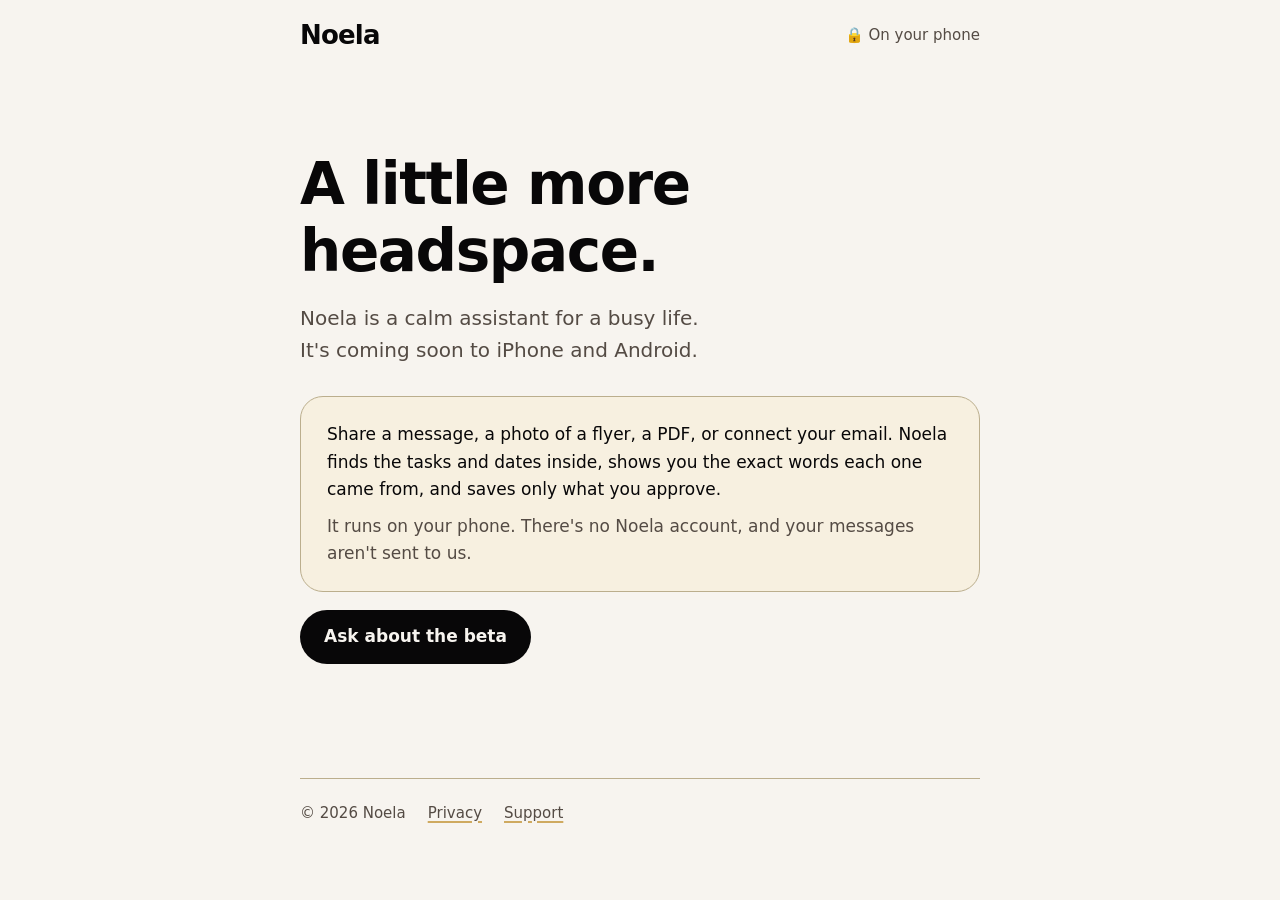
==== index.html @ 72f163c3 "Coming-soon site, privacy policy, support page and Microsoft domain verification Co-Authored-By: Cla" ====
<!doctype html>
<html lang="en">
<head>
  <meta charset="utf-8">
  <meta name="viewport" content="width=device-width, initial-scale=1">
  <meta name="robots" content="noindex">
  <title>Noela: a calm assistant for a busy life</title>
  <meta name="description" content="Noela is a private assistant on your phone that finds tasks and dates in your messages and email, then lets you approve what to keep. Coming soon to iPhone and Android.">
  <link rel="stylesheet" href="/site.css">
</head>
<body>
  <div class="wrap">
    <header class="top">
      <a class="wordmark" href="/">Noela</a>
      <span class="lock">🔒 On your phone</span>
    </header>

    <main class="hero">
      <h1>A little more headspace.</h1>
      <p class="lede">Noela is a calm assistant for a busy life. It's coming soon to iPhone and Android.</p>

      <div class="card">
        <p>Share a message, a photo of a flyer, a PDF, or connect your email. Noela finds the tasks and dates inside, shows you the exact words each one came from, and saves only what you approve.</p>
        <p class="muted">It runs on your phone. There's no Noela account, and your messages aren't sent to us.</p>
      </div>

      <a class="pill" href="mailto:support@heynoela.com?subject=Noela%20beta">Ask about the beta</a>
    </main>

    <footer>
      <span>© 2026 Noela</span>
      <a href="/privacy/">Privacy</a>
      <a href="/support/">Support</a>
    </footer>
  </div>
</body>
</html>
---- site.css ----
/* Noela's Honey palette, matching app/lib/honey.dart in the app. */
:root {
  --paper: #f7f4ef;
  --surface: #fffdf8;
  --ink: #080708;
  --muted: #544b44;
  --soft: #e3d1a2;
  --gold: #cfaa60;
  --gold-tint: #f7f0e0;
  --brown: #936c49;
  --line: #bbae8d;
  --focus: #195fb4;
  --rounded: ui-rounded, "SF Pro Rounded", "Nunito", system-ui, -apple-system, "Segoe UI", sans-serif;
  --body: system-ui, -apple-system, "Segoe UI", Roboto, sans-serif;
}

* { box-sizing: border-box; }

html { -webkit-text-size-adjust: 100%; }

body {
  margin: 0;
  background: var(--paper);
  color: var(--ink);
  font: 17px/1.6 var(--body);
}

a { color: var(--ink); text-decoration-color: var(--gold); text-underline-offset: 3px; text-decoration-thickness: 2px; }
a:hover { text-decoration-color: var(--brown); }
a:focus-visible { outline: 3px solid var(--focus); outline-offset: 3px; border-radius: 4px; }

.wrap { max-width: 720px; margin: 0 auto; padding: 0 20px; }

header.top {
  display: flex; align-items: center; justify-content: space-between;
  padding: 22px 0;
}
.wordmark {
  font: 700 26px/1 var(--rounded); letter-spacing: -0.8px;
  text-decoration: none; color: var(--ink);
}
.lock { color: var(--muted); font-size: 15px; display: flex; gap: 6px; align-items: center; }

h1, h2, h3 { font-family: var(--rounded); letter-spacing: -0.6px; line-height: 1.15; }
h1 { font-size: clamp(36px, 8vw, 58px); font-weight: 700; margin: 0 0 18px; letter-spacing: -1.4px; }
h2 { font-size: 26px; font-weight: 650; margin: 44px 0 10px; }
h3 { font-size: 19px; font-weight: 650; margin: 26px 0 6px; }
p, li { color: var(--ink); }
.muted { color: var(--muted); }

/* Home */
.hero { padding: 9vh 0 6vh; }
.lede { font-size: 20px; color: var(--muted); max-width: 34ch; margin: 0 0 30px; }
.card {
  background: var(--gold-tint); border: 1px solid var(--line); border-radius: 23px;
  padding: 24px 26px; margin: 0 0 18px;
}
.card p { margin: 0 0 10px; }
.card p:last-child { margin: 0; }
.pill {
  display: inline-block; background: var(--ink); color: var(--paper);
  padding: 13px 24px; border-radius: 999px; font-weight: 600; text-decoration: none;
}
.pill:hover { background: #2a2526; }
.points { list-style: none; padding: 0; margin: 26px 0 0; display: grid; gap: 12px; }
.points li {
  background: var(--surface); border: 1px solid var(--line); border-radius: 18px; padding: 14px 18px;
}
.points strong { font-family: var(--rounded); }

/* Long-form pages */
.doc { padding: 4vh 0 2vh; }
.doc .updated { color: var(--muted); margin-top: -6px; }
.doc ul { padding-left: 22px; }
.doc li { margin: 6px 0; }
.summary { background: var(--gold-tint); border: 1px solid var(--line); border-radius: 23px; padding: 6px 24px 10px; }

footer {
  border-top: 1px solid var(--line); margin-top: 60px; padding: 22px 0 40px;
  color: var(--muted); font-size: 15px;
  display: flex; flex-wrap: wrap; gap: 8px 22px;
}
footer a { color: var(--muted); }
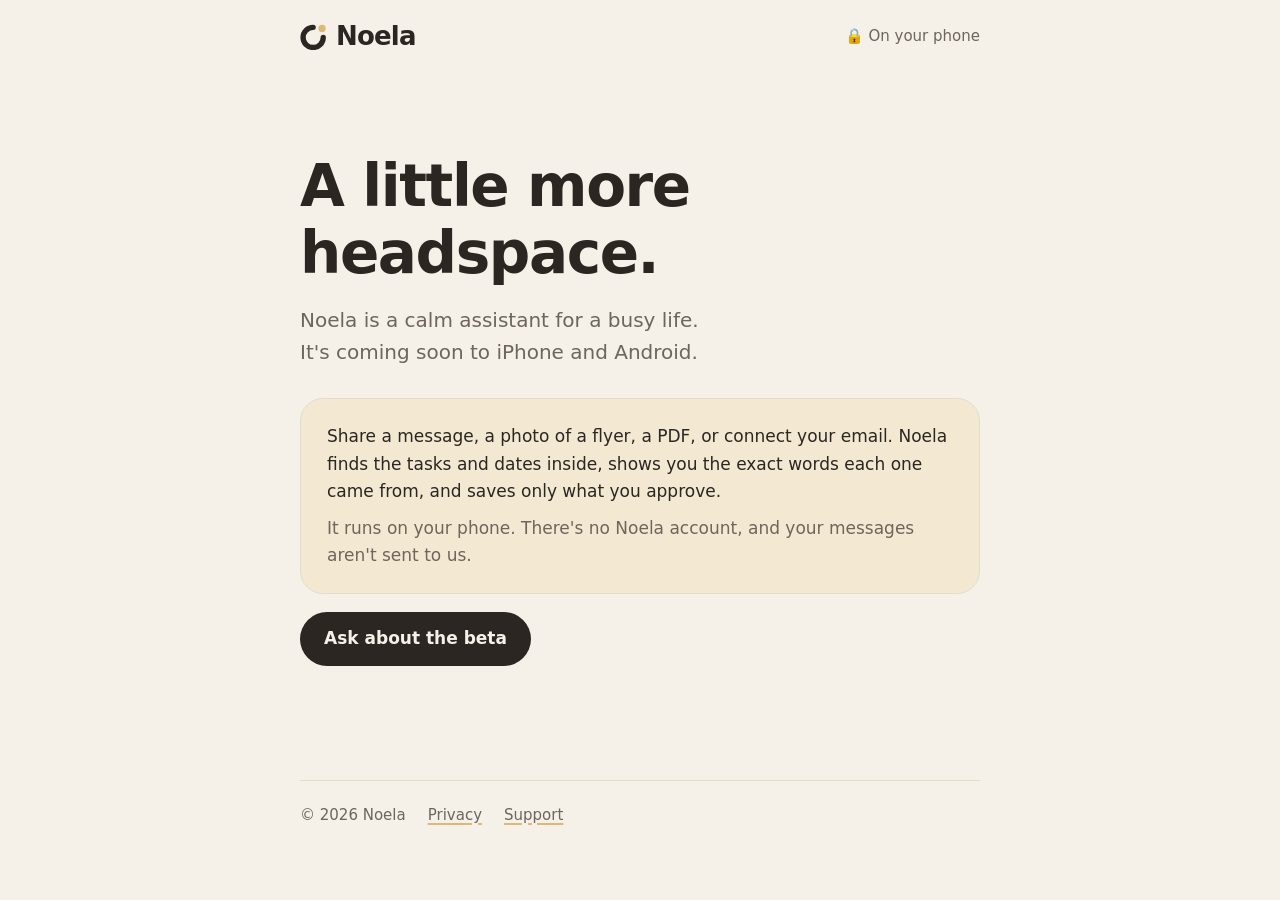
==== commit 6493a23c: "Updated privacy policy (Oct 26, 2026), Noela logo, block crawlers until launch Co-Authored-By: Claud" ====
--- a/index.html
+++ b/index.html
@@ -7,11 +7,13 @@
   <title>Noela: a calm assistant for a busy life</title>
   <meta name="description" content="Noela is a private assistant on your phone that finds tasks and dates in your messages and email, then lets you approve what to keep. Coming soon to iPhone and Android.">
   <link rel="stylesheet" href="/site.css">
+  <link rel="icon" href="/favicon.svg" type="image/svg+xml">
+  <link rel="apple-touch-icon" href="/apple-touch-icon.png">
 </head>
 <body>
   <div class="wrap">
     <header class="top">
-      <a class="wordmark" href="/">Noela</a>
+      <a class="wordmark" href="/"><img src="/logo.svg" alt="" width="28" height="28">Noela</a>
       <span class="lock">🔒 On your phone</span>
     </header>
 
--- a/site.css
+++ b/site.css
@@ -1,14 +1,14 @@
-/* Noela's Honey palette, matching app/lib/honey.dart in the app. */
+/* Noela's Soft honey palette, matching app/lib/honey.dart in the app. */
 :root {
-  --paper: #f7f4ef;
-  --surface: #fffdf8;
-  --ink: #080708;
-  --muted: #544b44;
-  --soft: #e3d1a2;
-  --gold: #cfaa60;
-  --gold-tint: #f7f0e0;
+  --paper: #f5f1e8;
+  --surface: #fbf8f1;
+  --ink: #2b2622;
+  --muted: #6e655c;
+  --soft: #ecd29e;
+  --gold: #ddb978;
+  --gold-tint: #f3e9d2;
   --brown: #936c49;
-  --line: #bbae8d;
+  --line: #e4dccb;
   --focus: #195fb4;
   --rounded: ui-rounded, "SF Pro Rounded", "Nunito", system-ui, -apple-system, "Segoe UI", sans-serif;
   --body: system-ui, -apple-system, "Segoe UI", Roboto, sans-serif;
@@ -38,7 +38,9 @@
 .wordmark {
   font: 700 26px/1 var(--rounded); letter-spacing: -0.8px;
   text-decoration: none; color: var(--ink);
+  display: inline-flex; align-items: center; gap: 8px;
 }
+.wordmark img { display: block; }
 .lock { color: var(--muted); font-size: 15px; display: flex; gap: 6px; align-items: center; }
 
 h1, h2, h3 { font-family: var(--rounded); letter-spacing: -0.6px; line-height: 1.15; }
@@ -61,7 +63,7 @@
   display: inline-block; background: var(--ink); color: var(--paper);
   padding: 13px 24px; border-radius: 999px; font-weight: 600; text-decoration: none;
 }
-.pill:hover { background: #2a2526; }
+.pill:hover { background: #3a332d; }
 .points { list-style: none; padding: 0; margin: 26px 0 0; display: grid; gap: 12px; }
 .points li {
   background: var(--surface); border: 1px solid var(--line); border-radius: 18px; padding: 14px 18px;
